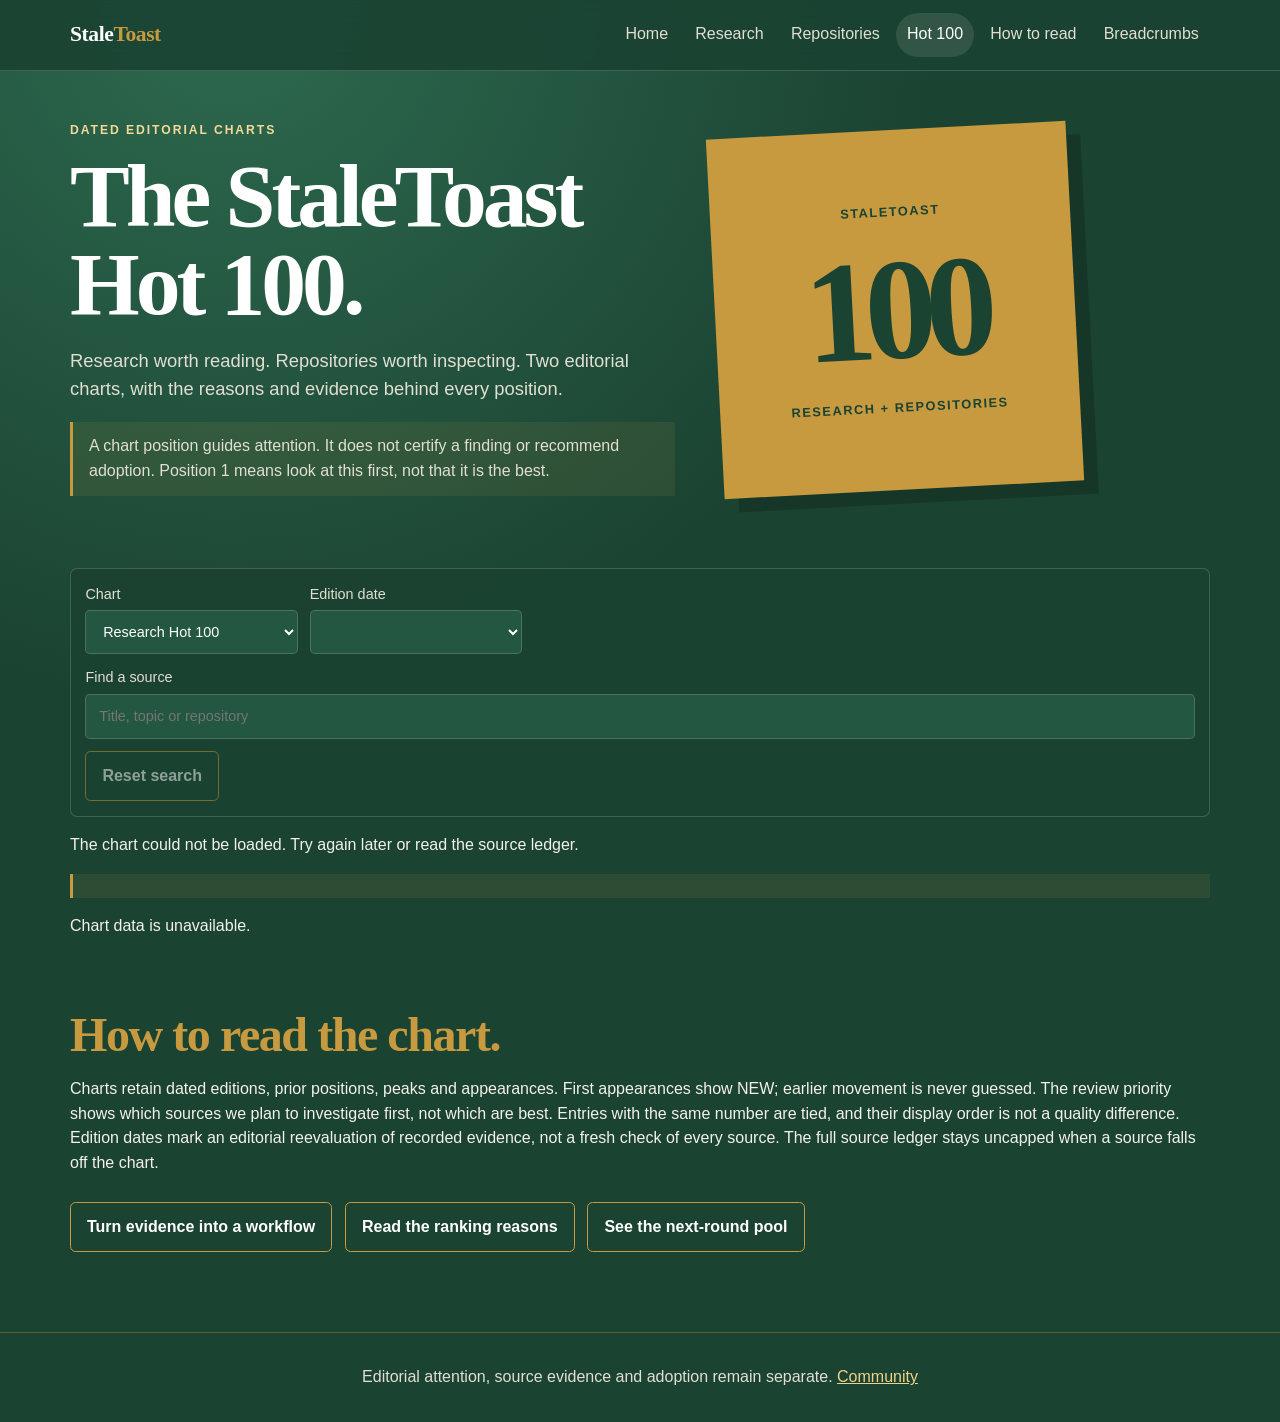
==== site/charts.html @ a381065f "feat: make research and repository catalogs easier to explore" ====
<!doctype html>
<html lang="en"><head><meta charset="utf-8"><meta name="viewport" content="width=device-width,initial-scale=1"><title>Hot 100 | StaleToast</title><meta name="description" content="Dated editorial charts of collaborative-intelligence research and repositories, ordered by review attention, with source evidence and movement. A chart position is not a quality rating."><link rel="stylesheet" href="app.css?v=20261103-1"><link rel="stylesheet" href="discovery.css?v=20261103-1"></head>
<body><a class="skip" href="#main">Skip to content</a><header><div class="nav"><a class="brand" href="index.html">Stale<span>Toast</span></a><nav aria-label="Primary"><a href="index.html">Home</a><a href="research.html">Research</a><a href="repositories.html">Repositories</a><a aria-current="page" href="charts.html">Hot 100</a><a href="methodology.html">How to read</a><a href="https://the-825.github.io/breadcrumbs/">Breadcrumbs</a></nav></div></header>
<main id="main"><section class="hero chart-hero"><div><p class="eyebrow">Dated editorial charts</p><h1>The StaleToast Hot 100.</h1><p class="lede">Research worth reading. Repositories worth inspecting. Two editorial charts, with the reasons and evidence behind every position.</p><p class="note">A chart position guides attention. It does not certify a finding or recommend adoption. Position 1 means look at this first, not that it is the best.</p></div><div class="chart-cover" aria-hidden="true"><span>STALETOAST</span><strong>100</strong><span>RESEARCH + REPOSITORIES</span></div></section>
<section class="section"><div class="catalog-controls" role="search" aria-label="Chart filters"><label for="chart-kind">Chart<select id="chart-kind"><option value="research">Research Hot 100</option><option value="repositories">Repository Hot 100</option></select></label><label for="edition">Edition date<select id="edition"></select></label><label class="search-row" for="chart-search">Find a source<input id="chart-search" type="search" placeholder="Title, topic or repository"></label><div class="control-actions"><button class="button secondary" id="chart-reset" type="button" disabled>Reset search</button></div></div><p id="chart-summary" role="status" aria-live="polite">Loading the latest chart.</p><p id="chart-boundary" class="note"></p><div id="chart-empty" class="empty-state" hidden><p>No chart entries match that search. Try fewer words.</p><button class="button" id="chart-empty-reset" type="button">Reset search</button></div><ol id="chart-list" class="chart-list"></ol><p id="chart-error" role="alert" hidden></p></section>
<section class="section"><h2>How to read the chart.</h2><p>Charts retain dated editions, prior positions, peaks and appearances. First appearances show NEW; earlier movement is never guessed. The review priority shows which sources we plan to investigate first, not which are best. Entries with the same number are tied, and their display order is not a quality difference. Edition dates mark an editorial reevaluation of recorded evidence, not a fresh check of every source. The full source ledger stays uncapped when a source falls off the chart.</p><div class="actions"><a class="button secondary" href="https://the-825.github.io/breadcrumbs/workflows.html">Turn evidence into a workflow</a><a class="button secondary" href="https://github.com/The-825/staletoast/blob/main/docs/staletoast-appraisal-priorities.md">Read the ranking reasons</a><a class="button secondary" href="https://github.com/The-825/staletoast/blob/main/docs/staletoast-next-round-pool.md">See the next-round pool</a></div></section></main><footer>Editorial attention, source evidence and adoption remain separate. <a href="https://github.com/The-825/staletoast/discussions">Community</a></footer><script src="topics.js?v=20261103-1"></script><script src="catalog-ui.js?v=20261103-1"></script><script src="charts.js?v=20261103-1"></script></body></html>
---- site/app.css ----
:root {
  color-scheme: dark;
  --ink: #f4f1e8;
  --muted: #e2ded3;
  --forest: #1b4332;
  --forest-mid: #245741;
  --jade: #2d6a4f;
  --jade-light: #3d7c5e;
  --gold: #c79a3f;
  --gold-deep: #b5832a;
  --gold-text: #f3d999;
  --cream: #f4f1e8;
  --line: rgba(244, 241, 232, .18);
  font-family: Arial, Helvetica, sans-serif;
}

* { box-sizing: border-box; }
html { scroll-behavior: smooth; }
body { margin: 0; color: var(--ink); background: radial-gradient(circle at 18% 0%, var(--jade) 0, var(--forest) 44rem); line-height: 1.55; }
.trail-bg { background-color: var(--forest); background-image: radial-gradient(circle at 15% 0%, rgba(45,106,79,.9), transparent 40rem), radial-gradient(circle at 85% 28%, rgba(199,154,63,.08) 1px, transparent 1.5px); background-size: auto, 28px 28px; }
a { color: #efd18a; }
a:hover { color: #fff; }
.skip { position: absolute; left: -999px; }
.skip:focus { left: 1rem; top: 1rem; z-index: 20; background: var(--gold); color: var(--forest); padding: .7rem 1rem; }
header { position: sticky; top: 0; z-index: 10; backdrop-filter: blur(16px); background: rgba(27, 67, 50, .92); border-bottom: 1px solid var(--line); }
.nav { max-width: 1180px; margin: auto; min-height: 68px; display: flex; align-items: center; justify-content: space-between; gap: 1rem; padding: .8rem 1.25rem; }
.brand { color: #fff; text-decoration: none; font-family: Georgia, "Times New Roman", serif; font-weight: 700; letter-spacing: -.02em; font-size: 1.35rem; }
.brand span { color: var(--gold); }
nav { display: flex; gap: .3rem; flex-wrap: wrap; }
nav a { color: var(--muted); text-decoration: none; padding: .45rem .7rem; border-radius: 999px; }
nav a[aria-current="page"], nav a:hover { color: #fff; background: rgba(255,255,255,.1); }
main { max-width: 1180px; margin: auto; padding: 2.4rem 1.25rem 5rem; }
body[data-catalog] main { max-width: min(96vw, 1720px); }
.hero { display: grid; grid-template-columns: 1.1fr .9fr; gap: 2.5rem; align-items: center; min-height: 70vh; }
.eyebrow { color: var(--gold-text); text-transform: uppercase; letter-spacing: .16em; font-size: .76rem; font-weight: 800; }
h1, h2, h3 { font-family: Georgia, "Times New Roman", serif; }
h1 { font-size: clamp(2.7rem, 7vw, 5.6rem); line-height: .98; letter-spacing: -.045em; margin: .4rem 0 1.2rem; max-width: 13ch; color: #fff; }
.trail-bg main > h1 { max-width: none; font-size: clamp(2.5rem, 5vw, 4.7rem); }
h2 { font-size: clamp(1.8rem, 4vw, 3rem); letter-spacing: -.03em; line-height: 1.05; margin: 0 0 1rem; color: var(--gold); }
h3 { margin: 0 0 .45rem; color: #fff; }
.lede { color: var(--muted); font-size: 1.15rem; max-width: 64ch; }
.actions { display: flex; flex-wrap: wrap; gap: .8rem; margin-top: 1.6rem; }
.button { display: inline-flex; padding: .75rem 1rem; border-radius: .35rem; text-decoration: none; font-weight: 750; background: var(--gold); color: var(--forest); border: 1px solid var(--gold); }
.button.secondary { background: transparent; color: #fff; border-color: var(--gold); }
.trail-map { position: relative; min-height: 430px; border: 1px solid rgba(199,154,63,.58); border-radius: .5rem; background: linear-gradient(145deg, rgba(61,124,94,.6), rgba(27,67,50,.92)); box-shadow: 0 18px 60px rgba(10,35,25,.3); overflow: hidden; }
.trail-map::before { content: ""; position: absolute; inset: 0; background-image: radial-gradient(circle, rgba(199,154,63,.55) 1.5px, transparent 1.5px); background-size: 32px 32px; opacity: .38; }
.node { position: absolute; z-index: 2; width: 116px; min-height: 72px; display: grid; place-items: center; text-align: center; padding: .6rem; border-radius: .4rem; border: 1px solid rgba(199,154,63,.58); background: var(--forest-mid); font-size: .82rem; font-weight: 750; box-shadow: 0 8px 24px rgba(0,0,0,.22); }
.node.core { width: 142px; min-height: 96px; left: 50%; top: 50%; transform: translate(-50%,-50%); background: var(--gold); color: var(--forest); font-family: Georgia, "Times New Roman", serif; font-size: 1.05rem; }
.node.one { left: 7%; top: 12%; }
.node.two { right: 7%; top: 12%; }
.node.three { left: 4%; bottom: 12%; }
.node.four { right: 4%; bottom: 12%; }
.trail-line { position: absolute; z-index: 1; left: 50%; top: 50%; width: 38%; height: 2px; transform-origin: left; background: linear-gradient(90deg, var(--gold), rgba(199,154,63,.06)); }
.line-one { transform: rotate(216deg); }
.line-two { transform: rotate(324deg); }
.line-three { transform: rotate(144deg); }
.line-four { transform: rotate(36deg); }
.section { padding: 3.5rem 0 0; }
.grid { display: grid; grid-template-columns: repeat(3, 1fr); gap: 1rem; }
.card, .detail { background: rgba(36,87,65,.9); border: 1px solid var(--line); border-radius: .45rem; padding: 1.2rem; }
.card p, .detail p { color: var(--muted); }
.stat { font-family: Georgia, "Times New Roman", serif; font-size: 2.5rem; font-weight: 700; color: var(--gold); letter-spacing: -.04em; }
.catalog-head { padding: 3.5rem 0 1.5rem; }
.catalog-head h1 { max-width: none; }
.catalog-head .lede { max-width: 82ch; }
.controls { position: sticky; top: 68px; z-index: 8; display: grid; grid-template-columns: 1fr repeat(4,minmax(130px,auto)); gap: .75rem; padding: .9rem; margin: 0 0 1rem; background: rgba(27,67,50,.97); border: 1px solid var(--line); border-radius: .45rem; }
input, select { width: 100%; min-height: 44px; border: 1px solid var(--line); border-radius: .3rem; padding: .65rem .8rem; background: var(--forest-mid); color: #fff; font: inherit; }
.summary { color: var(--muted); margin: .5rem 0 1rem; }
.table-wrap { overflow-x: auto; border: 1px solid var(--line); border-radius: .45rem; background: rgba(36,87,65,.74); }
table { width: 100%; min-width: 980px; border-collapse: collapse; }
body[data-catalog] table { min-width: 1380px; font-size: .86rem; }
body[data-catalog] th, body[data-catalog] td { padding: .75rem .7rem; }
th, td { padding: .9rem 1rem; text-align: left; vertical-align: top; border-bottom: 1px solid var(--line); }
th { position: static; background: var(--forest-mid); color: var(--gold-text); font-size: .78rem; letter-spacing: .05em; text-transform: uppercase; }
td { color: var(--muted); }
td strong { color: #fff; }
.rank { color: var(--gold); font-weight: 850; font-variant-numeric: tabular-nums; }
.pill { display: inline-block; white-space: nowrap; border: 1px solid rgba(199,154,63,.45); border-radius: 999px; padding: .16rem .48rem; margin: .08rem; font-size: .73rem; color: var(--ink); }
.note { border-left: 3px solid var(--gold); padding: .75rem 1rem; background: rgba(199,154,63,.1); color: var(--muted); }
.empty { display: none; padding: 2rem; text-align: center; color: var(--muted); }
.profile { display: grid; grid-template-columns: repeat(4,1fr); gap: .8rem; margin: 1.5rem 0; }
.meter { background: var(--forest); border: 1px solid var(--line); border-radius: .4rem; padding: .8rem; text-align: center; }
.meter strong { display: block; color: var(--gold); font-family: Georgia, "Times New Roman", serif; font-size: 1.4rem; }
.meter span { display: block; color: var(--muted); font-size: .78rem; margin-top: .15rem; }
.related { display: grid; grid-template-columns: repeat(2,1fr); gap: 1rem; }
.related a { display: block; margin: .45rem 0; }
.split-detail { display: grid; grid-template-columns: 1.15fr .85fr; gap: 2rem; align-items: start; }
.signal-panel { background: rgba(27,67,50,.72); border: 1px solid rgba(199,154,63,.35); border-radius: .4rem; padding: 1rem; }
.bar-row { display: grid; grid-template-columns: minmax(9rem,1fr) 2fr auto; align-items: center; gap: .7rem; margin: .8rem 0; font-size: .82rem; color: var(--muted); }
.bar-track { height: .55rem; overflow: hidden; border-radius: 999px; background: rgba(244,241,232,.12); }
.bar-track i { display: block; height: 100%; border-radius: inherit; background: var(--jade-light); }
.bar-track i.partial { background: var(--gold); }
.bar-track i.quiet { background: rgba(244,241,232,.32); }
.jarvis-hero { padding: 4.5rem 0 1rem; display: grid; grid-template-columns: .78fr 1.22fr; gap: 2.5rem; align-items: center; }
.system-map { display: grid; grid-template-columns: 1fr auto 1fr auto 1fr auto 1fr; gap: .65rem; align-items: center; min-height: 330px; padding: 1.4rem; border: 1px solid rgba(199,154,63,.58); border-radius: .5rem; background: linear-gradient(145deg, rgba(61,124,94,.58), rgba(27,67,50,.94)); box-shadow: 0 18px 60px rgba(10,35,25,.35); }
.map-stage { display: grid; gap: .25rem; padding: 1rem .8rem; text-align: center; border: 1px solid var(--line); border-radius: .4rem; background: var(--forest-mid); }
.map-stage small { color: var(--gold); text-transform: uppercase; letter-spacing: .08em; }
.map-stage span { color: var(--muted); font-size: .75rem; }
.map-stage.core { background: var(--gold); color: var(--forest); border-color: var(--gold); }
.map-stage.core small, .map-stage.core span { color: var(--forest); }
.map-stage.verify { border-color: rgba(199,154,63,.7); }
.map-stack { display: grid; gap: .45rem; }
.map-arrow { color: var(--gold); font-size: 1.35rem; }
.step { color: var(--gold); font: 700 2rem Georgia, "Times New Roman", serif; }
.capability-web { display: grid; grid-template-columns: repeat(3,1fr); gap: 1px; padding: 1px; background: rgba(199,154,63,.35); border: 1px solid rgba(199,154,63,.35); }
.capability-web article { min-height: 130px; display: grid; align-content: center; gap: .3rem; padding: 1.2rem; background: var(--forest-mid); }
.capability-web strong { color: var(--gold); font: 700 1.25rem Georgia, "Times New Roman", serif; }
.capability-web span { color: var(--muted); }
.method-grid { display: grid; grid-template-columns: repeat(2,1fr); gap: 1rem; }
.synthesis-grid { display: grid; grid-template-columns: repeat(2,minmax(0,1fr)); gap: 1rem; }
.synthesis-grid .card:last-child { grid-column: 1 / -1; }
.synthesis-grid .claim-links { margin-top: 1rem; }
.synthesis-lead { max-width: 900px; }
.claim-links { display: grid; gap: .45rem; }
.claim-link { display: grid; grid-template-columns: 4.5rem 1fr; gap: .5rem; align-items: baseline; padding: .55rem .7rem; border: 1px solid rgba(199,154,63,.35); border-radius: .35rem; text-decoration: none; }
.claim-link small { color: var(--gold); }
.claim-link strong { color: var(--ink); }
.claim-graph { position: relative; display: grid; grid-template-columns: repeat(4,minmax(0,1fr)); gap: 1rem; padding: 9rem 1rem 2rem; border: 1px solid rgba(199,154,63,.45); border-radius: .5rem; background: radial-gradient(circle at 50% 4rem, rgba(199,154,63,.15), transparent 18rem), rgba(27,67,50,.45); }
.claim-graph::before, .claim-graph::after { content: ""; position: absolute; left: 50%; top: 50%; z-index: 0; background: rgba(199,154,63,.35); transform: translate(-50%,-50%); }
.claim-graph::before { top: 7.5rem; width: 75%; height: 1px; }
.claim-graph::after { top: 6rem; width: 1px; height: 3rem; }
.claim-cluster { position: relative; z-index: 1; }
.claim-cluster h2 { font-size: 1.1rem; }
.claim-cluster > div { display: grid; gap: .5rem; }
.claim-node { display: grid; grid-template-columns: 4.5rem 1fr; gap: .55rem; width: 100%; padding: .65rem .75rem; text-align: left; color: var(--ink); background: var(--forest-mid); border: 1px solid var(--line); border-radius: .35rem; cursor: pointer; }
.claim-node small { color: var(--gold); }
.claim-node.selected, .claim-node:hover, .claim-node:focus-visible { border-color: var(--gold); background: var(--jade); }
.claim-core { position: absolute; left: 50%; top: 1rem; z-index: 2; transform: translateX(-50%); width: 145px; min-height: 105px; display: grid; place-content: center; text-align: center; color: var(--forest); background: var(--gold); border-radius: 50%; font: 700 1.1rem Georgia, "Times New Roman", serif; box-shadow: 0 8px 30px rgba(0,0,0,.3); }
.claim-core span { font: .7rem Arial, sans-serif; }
.claim-inspector { margin-top: 1rem; }
.claim-inspector dl { display: grid; grid-template-columns: 11rem 1fr; gap: .55rem 1rem; }
.claim-inspector dt { color: var(--gold); font-weight: 700; }
.claim-inspector dd { margin: 0; color: var(--muted); }
footer { border-top: 1px solid rgba(199,154,63,.35); color: var(--muted); padding: 2rem 1.25rem; text-align: center; }

@media (max-width: 820px) {
  .hero { grid-template-columns: 1fr; padding-top: 2rem; }
  .grid, .related, .profile, .split-detail, .jarvis-hero, .capability-web, .method-grid, .synthesis-grid { grid-template-columns: 1fr; }
  .synthesis-grid .card:last-child { grid-column: auto; }
  .claim-graph { grid-template-columns: repeat(2,minmax(0,1fr)); }
  .system-map { grid-template-columns: 1fr; }
  .map-arrow { transform: rotate(90deg); text-align: center; }
  .controls { grid-template-columns: 1fr; position: static; }
  th { top: 0; }
  nav { font-size: .86rem; }
}

@media (max-width: 560px) {
  .claim-graph { grid-template-columns: 1fr; gap: 1.5rem; padding: 1rem; }
  .claim-graph::before, .claim-graph::after, .claim-core { display: none; }
  .claim-inspector dl { grid-template-columns: 1fr; }
}

/* Visitor UX: focus, touch targets, catalog controls, record cards, pagination */
[hidden] { display: none !important; }
a:focus-visible, button:focus-visible, input:focus-visible, select:focus-visible, textarea:focus-visible, summary:focus-visible, [tabindex]:focus-visible { outline: 3px solid #f6dc9a; outline-offset: 2px; }
nav a { display: inline-flex; align-items: center; min-height: 44px; }
.button { align-items: center; justify-content: center; min-height: 44px; font: inherit; font-weight: 750; cursor: pointer; }
.button:disabled { opacity: .5; cursor: not-allowed; }
.pill { font-size: .8rem; }
.hero.compact { min-height: 0; grid-template-columns: 1fr; padding: 1rem 0 0; }
.hero.compact h1 { max-width: 18ch; }
.hero.chart-hero { min-height: 0; }
.plain-list { padding-left: 1.2rem; color: var(--muted); }
.plain-list li { margin: .6rem 0; }
.edition-note, .filter-summary { color: var(--muted); }
.back-link { margin: 0 0 1rem; }
.catalog-controls { display: grid; grid-template-columns: repeat(auto-fit, minmax(min(100%, 200px), 1fr)); gap: .75rem; align-items: end; padding: .9rem; margin: 0 0 1rem; background: rgba(27,67,50,.97); border: 1px solid var(--line); border-radius: .45rem; }
.catalog-controls label { display: grid; gap: .3rem; min-width: 0; color: var(--muted); font-size: .9rem; }
.catalog-controls .search-row { grid-column: 1 / -1; }
.catalog-controls input, .catalog-controls select { min-width: 0; max-width: 100%; text-overflow: ellipsis; }
.control-actions { grid-column: 1 / -1; display: flex; flex-wrap: wrap; gap: .75rem; }
.filter-summary { margin: .25rem 0 1rem; }
.record-cards { display: grid; grid-template-columns: repeat(auto-fill, minmax(min(100%, 340px), 1fr)); gap: 1rem; }
.record-card { display: flex; flex-direction: column; gap: .5rem; min-width: 0; padding: 1.1rem; background: rgba(36,87,65,.9); border: 1px solid var(--line); border-radius: .45rem; }
.record-card h3 { margin: 0; font-size: 1.15rem; overflow-wrap: anywhere; }
.record-card p { margin: 0; color: var(--muted); }
.record-card .badges { display: flex; flex-wrap: wrap; gap: .25rem; }
.record-card .finding { display: -webkit-box; -webkit-line-clamp: 4; -webkit-box-orient: vertical; overflow: hidden; }
.facts { display: grid; gap: .5rem; margin: 0; }
.facts dt { color: var(--gold-text); font-size: .8rem; font-weight: 700; text-transform: uppercase; letter-spacing: .06em; }
.facts dd { margin: 0; color: var(--ink); }
.facts small { display: block; color: var(--muted); font-size: .85rem; }
.topics-label { color: var(--gold-text); font-size: .8rem; font-weight: 700; text-transform: uppercase; }
.card-actions { display: flex; flex-wrap: wrap; align-items: center; gap: .75rem; margin-top: auto !important; }
.empty-state { padding: 1.5rem; border: 1px dashed rgba(199,154,63,.6); border-radius: .45rem; background: rgba(199,154,63,.08); }
.empty-state p { margin: 0 0 1rem; color: var(--ink); }
.pager { display: flex; flex-wrap: wrap; align-items: center; justify-content: center; gap: 1rem; margin: 1.5rem 0; }
#results:focus { outline: none; }
details.reference { margin: 1rem 0 0; padding: .4rem .9rem; border: 1px solid var(--line); border-radius: .35rem; background: rgba(27,67,50,.6); }
details.reference summary { min-height: 44px; display: flex; align-items: center; cursor: pointer; color: var(--gold-text); font-weight: 700; }
details.reference p, details.reference li { color: var(--muted); overflow-wrap: anywhere; }
@media (max-width: 820px) {
  .hero { min-height: 0; gap: 1.25rem; }
  .catalog-controls { grid-template-columns: minmax(0, 1fr); }
  .control-actions .button { flex: 1 1 100%; }
  header { position: static; }
  .nav { flex-direction: column; align-items: flex-start; }
}

@media (prefers-reduced-motion: reduce) { html { scroll-behavior: auto; } }
---- site/discovery.css ----
.chart-hero { align-items: center; }
.chart-cover { display: grid; justify-items: center; align-content: center; gap: 1rem; aspect-ratio: 1; max-width: 360px; padding: 2rem; color: var(--forest); background: var(--gold); transform: rotate(-3deg); box-shadow: 14px 14px 0 rgba(0,0,0,.2); }
.chart-cover strong { font: 900 clamp(5rem,12vw,9rem)/1 Georgia,serif; letter-spacing: -.08em; }
.chart-cover span { font-size: .8rem; font-weight: 800; letter-spacing: .12em; text-align: center; }
.chart-list { list-style: none; padding: 0; }
.chart-list > li { display: grid; grid-template-columns: 4rem minmax(0,1fr) 9rem; gap: 1.2rem; align-items: start; padding: 1.3rem 0; border-top: 1px solid rgba(199,154,63,.35); }
.chart-position { font: 700 2.5rem/1 Georgia,serif; color: var(--gold); }
.chart-list h2 { margin: 0 0 .5rem; font-size: 1.25rem; }
.chart-list p { margin: .35rem 0; }
.chart-list aside { display: grid; gap: .35rem; font-size: .85rem; text-align: right; }
.evidence-badge { display: inline-block; padding: .2rem .5rem; border: 1px solid rgba(199,154,63,.6); border-radius: 2px; margin: 0 .4rem .4rem 0; font-size: .8rem; }
.movement { color: var(--gold); font-weight: 700; }
.workflow-card { display: flex; flex-direction: column; align-items: start; }
.workflow-card .button { margin-top: auto; }
.workflow-article { max-width: 900px; margin: 3rem auto; padding: 2rem; border: 1px solid rgba(199,154,63,.5); scroll-margin-top: 1rem; }
.workflow-article h2 { font-size: 2rem; }
.workflow-article h3 { margin-top: 1.8rem; }
.workflow-article li { margin: .65rem 0; }
.workflow-example { padding: 1rem; border-left: 3px solid var(--gold); background: rgba(199,154,63,.08); }
.prompt-text { width: 100%; min-height: 24rem; padding: 1rem; font: .95rem/1.5 monospace; color: var(--cream, #f4f1e8); background: var(--forest); border: 1px solid rgba(199,154,63,.5); resize: vertical; }
@media(max-width:700px) { .chart-cover { display:none; } .chart-list > li { grid-template-columns: 2.5rem minmax(0,1fr); gap: .8rem; } .chart-list aside { grid-column: 2; text-align:left; display:flex; flex-wrap:wrap; gap:1rem; } .chart-position { font-size:2rem; } .workflow-article { padding:1rem; } }
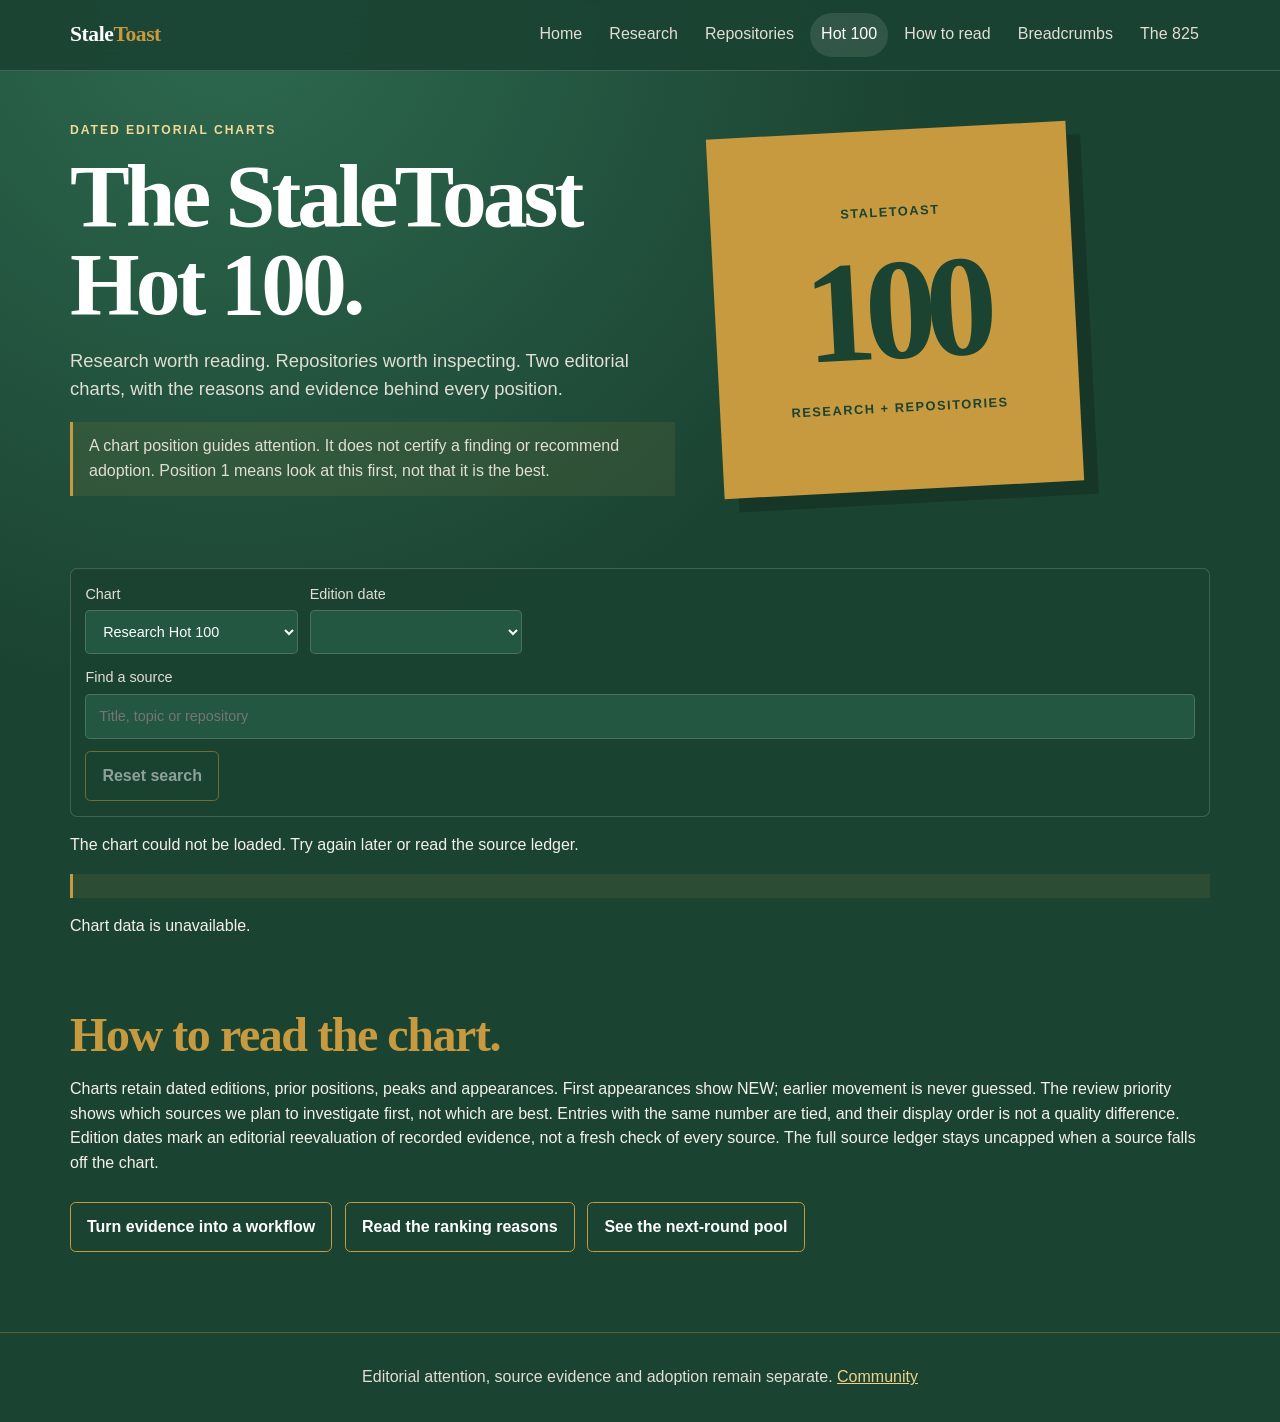
==== commit 574d1426: "fix: connect StaleToast navigation to The 825" ====
--- a/site/charts.html
+++ b/site/charts.html
@@ -1,6 +1,6 @@
 <!doctype html>
-<html lang="en"><head><meta charset="utf-8"><meta name="viewport" content="width=device-width,initial-scale=1"><title>Hot 100 | StaleToast</title><meta name="description" content="Dated editorial charts of collaborative-intelligence research and repositories, ordered by review attention, with source evidence and movement. A chart position is not a quality rating."><link rel="stylesheet" href="app.css?v=20261103-1"><link rel="stylesheet" href="discovery.css?v=20261103-1"></head>
-<body><a class="skip" href="#main">Skip to content</a><header><div class="nav"><a class="brand" href="index.html">Stale<span>Toast</span></a><nav aria-label="Primary"><a href="index.html">Home</a><a href="research.html">Research</a><a href="repositories.html">Repositories</a><a aria-current="page" href="charts.html">Hot 100</a><a href="methodology.html">How to read</a><a href="https://the-825.github.io/breadcrumbs/">Breadcrumbs</a></nav></div></header>
+<html lang="en"><head><meta charset="utf-8"><meta name="viewport" content="width=device-width,initial-scale=1"><title>Hot 100 | StaleToast</title><meta name="description" content="Dated editorial charts of collaborative-intelligence research and repositories, ordered by review attention, with source evidence and movement. A chart position is not a quality rating."><link rel="stylesheet" href="app.css?v=20261103-2"><link rel="stylesheet" href="discovery.css?v=20261103-2"></head>
+<body><a class="skip" href="#main">Skip to content</a><header><div class="nav"><a class="brand" href="index.html">Stale<span>Toast</span></a><nav aria-label="Primary"><a href="index.html">Home</a><a href="research.html">Research</a><a href="repositories.html">Repositories</a><a aria-current="page" href="charts.html">Hot 100</a><a href="methodology.html">How to read</a><a href="https://the-825.github.io/breadcrumbs/">Breadcrumbs</a><a href="https://the825.co/">The 825</a></nav></div></header>
 <main id="main"><section class="hero chart-hero"><div><p class="eyebrow">Dated editorial charts</p><h1>The StaleToast Hot 100.</h1><p class="lede">Research worth reading. Repositories worth inspecting. Two editorial charts, with the reasons and evidence behind every position.</p><p class="note">A chart position guides attention. It does not certify a finding or recommend adoption. Position 1 means look at this first, not that it is the best.</p></div><div class="chart-cover" aria-hidden="true"><span>STALETOAST</span><strong>100</strong><span>RESEARCH + REPOSITORIES</span></div></section>
 <section class="section"><div class="catalog-controls" role="search" aria-label="Chart filters"><label for="chart-kind">Chart<select id="chart-kind"><option value="research">Research Hot 100</option><option value="repositories">Repository Hot 100</option></select></label><label for="edition">Edition date<select id="edition"></select></label><label class="search-row" for="chart-search">Find a source<input id="chart-search" type="search" placeholder="Title, topic or repository"></label><div class="control-actions"><button class="button secondary" id="chart-reset" type="button" disabled>Reset search</button></div></div><p id="chart-summary" role="status" aria-live="polite">Loading the latest chart.</p><p id="chart-boundary" class="note"></p><div id="chart-empty" class="empty-state" hidden><p>No chart entries match that search. Try fewer words.</p><button class="button" id="chart-empty-reset" type="button">Reset search</button></div><ol id="chart-list" class="chart-list"></ol><p id="chart-error" role="alert" hidden></p></section>
-<section class="section"><h2>How to read the chart.</h2><p>Charts retain dated editions, prior positions, peaks and appearances. First appearances show NEW; earlier movement is never guessed. The review priority shows which sources we plan to investigate first, not which are best. Entries with the same number are tied, and their display order is not a quality difference. Edition dates mark an editorial reevaluation of recorded evidence, not a fresh check of every source. The full source ledger stays uncapped when a source falls off the chart.</p><div class="actions"><a class="button secondary" href="https://the-825.github.io/breadcrumbs/workflows.html">Turn evidence into a workflow</a><a class="button secondary" href="https://github.com/The-825/staletoast/blob/main/docs/staletoast-appraisal-priorities.md">Read the ranking reasons</a><a class="button secondary" href="https://github.com/The-825/staletoast/blob/main/docs/staletoast-next-round-pool.md">See the next-round pool</a></div></section></main><footer>Editorial attention, source evidence and adoption remain separate. <a href="https://github.com/The-825/staletoast/discussions">Community</a></footer><script src="topics.js?v=20261103-1"></script><script src="catalog-ui.js?v=20261103-1"></script><script src="charts.js?v=20261103-1"></script></body></html>
+<section class="section"><h2>How to read the chart.</h2><p>Charts retain dated editions, prior positions, peaks and appearances. First appearances show NEW; earlier movement is never guessed. The review priority shows which sources we plan to investigate first, not which are best. Entries with the same number are tied, and their display order is not a quality difference. Edition dates mark an editorial reevaluation of recorded evidence, not a fresh check of every source. The full source ledger stays uncapped when a source falls off the chart.</p><div class="actions"><a class="button secondary" href="https://the-825.github.io/breadcrumbs/workflows.html">Turn evidence into a workflow</a><a class="button secondary" href="https://github.com/The-825/staletoast/blob/main/docs/staletoast-appraisal-priorities.md">Read the ranking reasons</a><a class="button secondary" href="https://github.com/The-825/staletoast/blob/main/docs/staletoast-next-round-pool.md">See the next-round pool</a></div></section></main><footer>Editorial attention, source evidence and adoption remain separate. <a href="https://github.com/The-825/staletoast/discussions">Community</a></footer><script src="topics.js?v=20261103-2"></script><script src="catalog-ui.js?v=20261103-2"></script><script src="charts.js?v=20261103-2"></script></body></html>
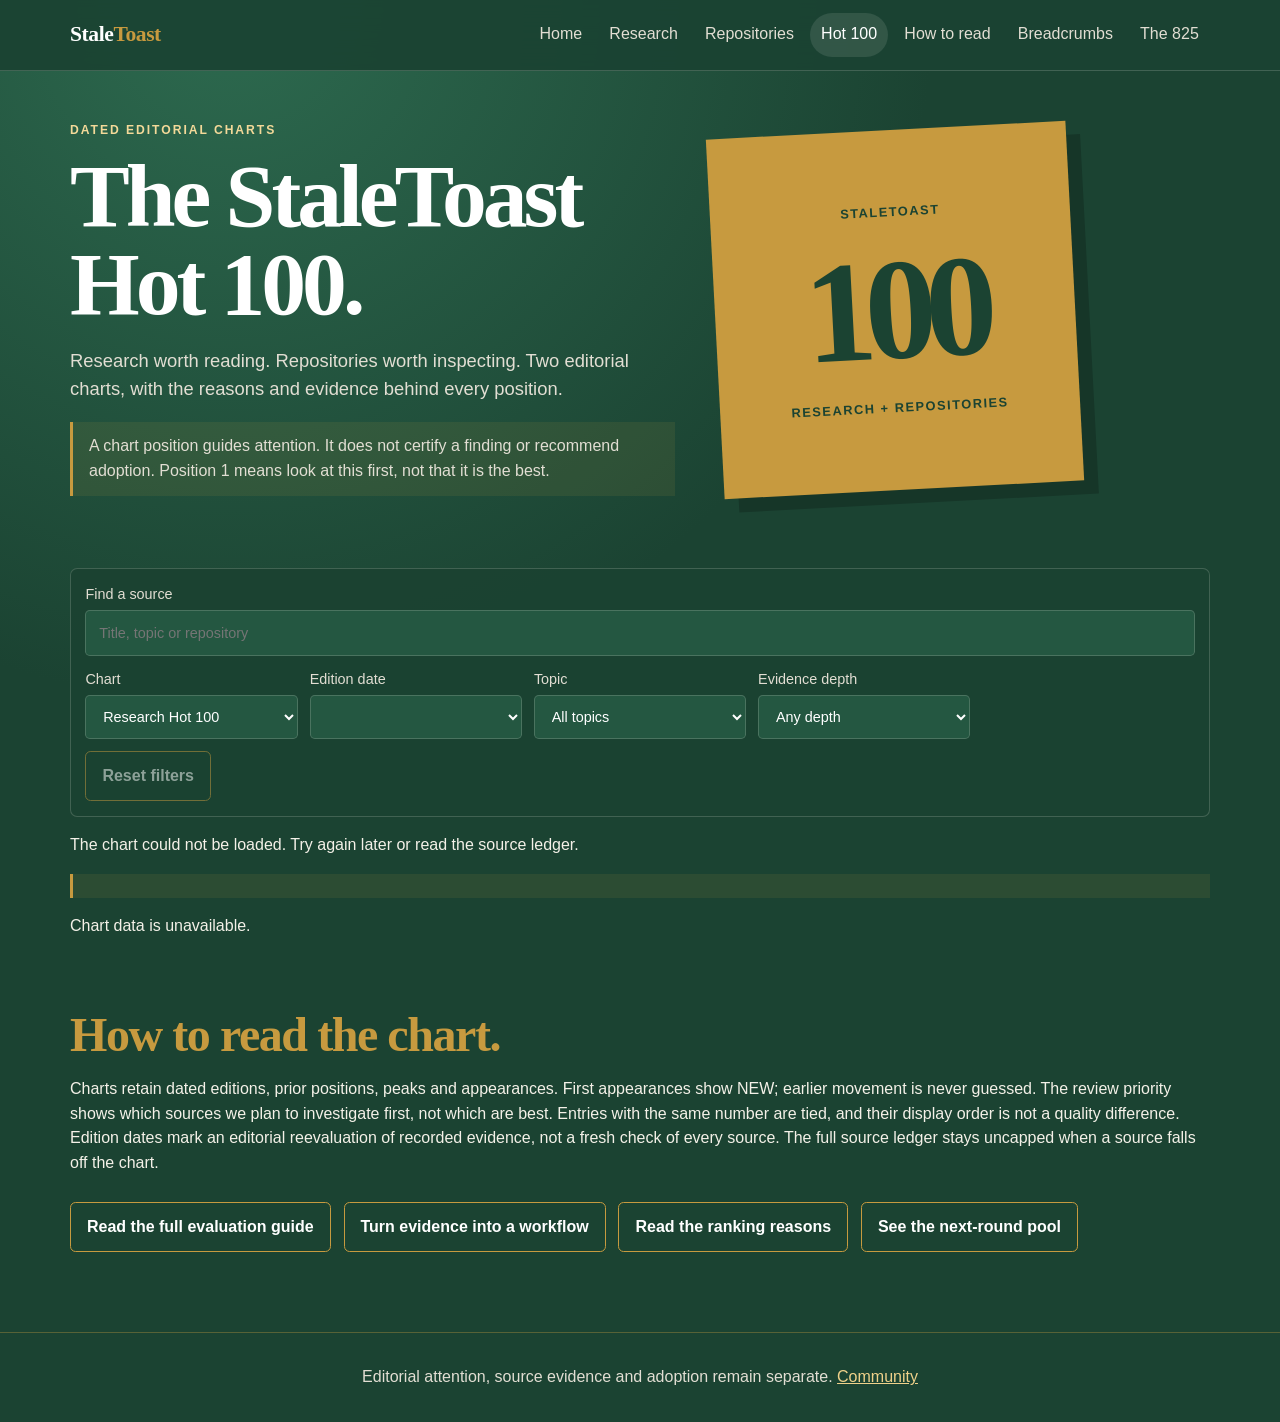
==== commit d5960f33: "Improve UX/UI, 7-dimension evaluation rubric, and offline intake pipeline" ====
--- a/site/charts.html
+++ b/site/charts.html
@@ -1,6 +1,6 @@
 <!doctype html>
-<html lang="en"><head><meta charset="utf-8"><meta name="viewport" content="width=device-width,initial-scale=1"><title>Hot 100 | StaleToast</title><meta name="description" content="Dated editorial charts of collaborative-intelligence research and repositories, ordered by review attention, with source evidence and movement. A chart position is not a quality rating."><link rel="stylesheet" href="app.css?v=20261103-2"><link rel="stylesheet" href="discovery.css?v=20261103-2"></head>
+<html lang="en"><head><meta charset="utf-8"><meta name="viewport" content="width=device-width,initial-scale=1"><title>Hot 100 | StaleToast</title><meta name="description" content="Dated editorial charts of collaborative-intelligence research and repositories, ordered by review attention, with source evidence and movement. A chart position is not a quality rating."><link rel="stylesheet" href="app.css?v=20261128-1"><link rel="stylesheet" href="discovery.css?v=20261128-1"></head>
 <body><a class="skip" href="#main">Skip to content</a><header><div class="nav"><a class="brand" href="index.html">Stale<span>Toast</span></a><nav aria-label="Primary"><a href="index.html">Home</a><a href="research.html">Research</a><a href="repositories.html">Repositories</a><a aria-current="page" href="charts.html">Hot 100</a><a href="methodology.html">How to read</a><a href="https://the-825.github.io/breadcrumbs/">Breadcrumbs</a><a href="https://the825.co/">The 825</a></nav></div></header>
 <main id="main"><section class="hero chart-hero"><div><p class="eyebrow">Dated editorial charts</p><h1>The StaleToast Hot 100.</h1><p class="lede">Research worth reading. Repositories worth inspecting. Two editorial charts, with the reasons and evidence behind every position.</p><p class="note">A chart position guides attention. It does not certify a finding or recommend adoption. Position 1 means look at this first, not that it is the best.</p></div><div class="chart-cover" aria-hidden="true"><span>STALETOAST</span><strong>100</strong><span>RESEARCH + REPOSITORIES</span></div></section>
-<section class="section"><div class="catalog-controls" role="search" aria-label="Chart filters"><label for="chart-kind">Chart<select id="chart-kind"><option value="research">Research Hot 100</option><option value="repositories">Repository Hot 100</option></select></label><label for="edition">Edition date<select id="edition"></select></label><label class="search-row" for="chart-search">Find a source<input id="chart-search" type="search" placeholder="Title, topic or repository"></label><div class="control-actions"><button class="button secondary" id="chart-reset" type="button" disabled>Reset search</button></div></div><p id="chart-summary" role="status" aria-live="polite">Loading the latest chart.</p><p id="chart-boundary" class="note"></p><div id="chart-empty" class="empty-state" hidden><p>No chart entries match that search. Try fewer words.</p><button class="button" id="chart-empty-reset" type="button">Reset search</button></div><ol id="chart-list" class="chart-list"></ol><p id="chart-error" role="alert" hidden></p></section>
-<section class="section"><h2>How to read the chart.</h2><p>Charts retain dated editions, prior positions, peaks and appearances. First appearances show NEW; earlier movement is never guessed. The review priority shows which sources we plan to investigate first, not which are best. Entries with the same number are tied, and their display order is not a quality difference. Edition dates mark an editorial reevaluation of recorded evidence, not a fresh check of every source. The full source ledger stays uncapped when a source falls off the chart.</p><div class="actions"><a class="button secondary" href="https://the-825.github.io/breadcrumbs/workflows.html">Turn evidence into a workflow</a><a class="button secondary" href="https://github.com/The-825/staletoast/blob/main/docs/staletoast-appraisal-priorities.md">Read the ranking reasons</a><a class="button secondary" href="https://github.com/The-825/staletoast/blob/main/docs/staletoast-next-round-pool.md">See the next-round pool</a></div></section></main><footer>Editorial attention, source evidence and adoption remain separate. <a href="https://github.com/The-825/staletoast/discussions">Community</a></footer><script src="topics.js?v=20261103-2"></script><script src="catalog-ui.js?v=20261103-2"></script><script src="charts.js?v=20261103-2"></script></body></html>
+<section class="section"><div class="catalog-controls" role="search" aria-label="Chart filters"><label class="search-row" for="chart-search">Find a source<input id="chart-search" type="search" placeholder="Title, topic or repository"></label><label for="chart-kind">Chart<select id="chart-kind"><option value="research">Research Hot 100</option><option value="repositories">Repository Hot 100</option></select></label><label for="edition">Edition date<select id="edition"></select></label><label for="chart-claim">Topic<select id="chart-claim"><option value="">All topics</option></select></label><label for="chart-depth">Evidence depth<select id="chart-depth"><option value="">Any depth</option></select></label><div class="control-actions"><button class="button secondary" id="chart-reset" type="button" disabled>Reset filters</button></div></div><p><a id="current-collection" href="research.html" hidden></a></p><p id="chart-summary" role="status" aria-live="polite">Loading the latest chart.</p><p id="chart-boundary" class="note"></p><div id="chart-empty" class="empty-state" hidden><p>No chart entries match those filters. Try fewer words or clear a filter.</p><button class="button" id="chart-empty-reset" type="button">Reset filters</button></div><ol id="chart-list" class="chart-list"></ol><p id="chart-error" role="alert" hidden></p></section>
+<section class="section"><h2>How to read the chart.</h2><p>Charts retain dated editions, prior positions, peaks and appearances. First appearances show NEW; earlier movement is never guessed. The review priority shows which sources we plan to investigate first, not which are best. Entries with the same number are tied, and their display order is not a quality difference. Edition dates mark an editorial reevaluation of recorded evidence, not a fresh check of every source. The full source ledger stays uncapped when a source falls off the chart.</p><div class="actions"><a class="button secondary" href="methodology.html">Read the full evaluation guide</a><a class="button secondary" href="https://the-825.github.io/breadcrumbs/workflows.html">Turn evidence into a workflow</a><a class="button secondary" href="https://github.com/The-825/staletoast/blob/main/docs/staletoast-appraisal-priorities.md">Read the ranking reasons</a><a class="button secondary" href="https://github.com/The-825/staletoast/blob/main/docs/staletoast-next-round-pool.md">See the next-round pool</a></div></section></main><footer>Editorial attention, source evidence and adoption remain separate. <a href="https://github.com/The-825/staletoast/discussions">Community</a></footer><script src="topics.js?v=20261128-1"></script><script src="catalog-ui.js?v=20261128-1"></script><script src="charts.js?v=20261128-1"></script></body></html>
--- a/site/app.css
+++ b/site/app.css
@@ -113,6 +113,7 @@
 .synthesis-lead { max-width: 900px; }
 .claim-links { display: grid; gap: .45rem; }
 .claim-link { display: grid; grid-template-columns: 4.5rem 1fr; gap: .5rem; align-items: baseline; padding: .55rem .7rem; border: 1px solid rgba(199,154,63,.35); border-radius: .35rem; text-decoration: none; }
+.claim-link > :only-child { grid-column: 1 / -1; }
 .claim-link small { color: var(--gold); }
 .claim-link strong { color: var(--ink); }
 .claim-graph { position: relative; display: grid; grid-template-columns: repeat(4,minmax(0,1fr)); gap: 1rem; padding: 9rem 1rem 2rem; border: 1px solid rgba(199,154,63,.45); border-radius: .5rem; background: radial-gradient(circle at 50% 4rem, rgba(199,154,63,.15), transparent 18rem), rgba(27,67,50,.45); }
@@ -199,3 +200,33 @@
 }
 
 @media (prefers-reduced-motion: reduce) { html { scroll-behavior: auto; } }
+
+.clip { margin: 1.5rem 0 0; max-width: 960px; }
+.clip video { display: block; width: 100%; height: auto; border-radius: 12px; border: 1px solid var(--line); background: var(--forest); }
+.clip figcaption { color: var(--muted); font-size: .9rem; margin-top: .5rem; }
+.claim-actions { margin: 1rem 0 1.25rem; }
+.pill.depth { background: rgba(45, 106, 79, .55); }
+.unscreened-pill { border-style: dashed; border-color: rgba(243, 217, 153, .75); background: rgba(199, 154, 63, .14); color: var(--gold-text); }
+.scope-component-list { margin: 0 0 .45rem; }
+.scope-note { display: block; color: var(--muted); font-size: .85rem; }
+.reading-paths-stack { display: grid; gap: 1.5rem; margin-top: 1.25rem; }
+#reading-paths .section { padding: 1.5rem 0 0; }
+.hot-pill { background: rgba(199, 154, 63, .22); border-color: var(--gold); color: var(--gold-text); text-decoration: none; font-weight: 700; }
+.hot-pill:hover { background: var(--gold); color: var(--forest); }
+.filter-chips { display: flex; flex-wrap: wrap; gap: .5rem; margin: -.4rem 0 1rem; }
+.filter-chip { display: inline-flex; align-items: center; gap: .4rem; min-height: 36px; padding: .3rem .7rem; border: 1px solid var(--gold); border-radius: 999px; background: rgba(199, 154, 63, .16); color: var(--ink); font: inherit; font-size: .84rem; cursor: pointer; }
+.filter-chip:hover { background: var(--gold); color: var(--forest); }
+.mechanism-matrix { list-style: none; padding: 0; margin: 1rem 0 0; display: grid; grid-template-columns: repeat(auto-fill, minmax(min(100%, 240px), 1fr)); gap: .65rem; }
+.mechanism-cell { display: flex; align-items: center; justify-content: space-between; gap: .6rem; padding: .6rem .8rem; border: 1px solid var(--line); border-radius: .38rem; background: rgba(27, 67, 50, .65); }
+.mechanism-cell strong { font-size: .88rem; color: var(--ink); }
+.mechanism-cell.mech-v { border-color: rgba(243, 217, 153, .65); background: rgba(61, 124, 94, .55); }
+.mechanism-cell.mech-v .pill { background: var(--gold); color: var(--forest); border-color: var(--gold); font-weight: 700; }
+.mechanism-cell.mech-p { border-color: rgba(199, 154, 63, .55); background: rgba(199, 154, 63, .14); }
+.mechanism-cell.mech-p .pill { color: var(--gold-text); }
+.mechanism-cell.mech-o, .mechanism-cell.mech-u { opacity: .88; }
+.rubric-grid { list-style: none; padding: 0; margin: 1.1rem 0 0; display: grid; gap: .75rem; }
+.rubric-row { padding: .85rem 1rem; border: 1px solid var(--line); border-radius: .4rem; background: rgba(27, 67, 50, .62); }
+.rubric-row.is-unassessed { border-style: dashed; opacity: .86; }
+.rubric-row-head { display: flex; flex-wrap: wrap; align-items: center; justify-content: space-between; gap: .5rem; margin-bottom: .35rem; }
+.rubric-basis { margin: 0 !important; font-size: .92rem; }
+details.legend { margin: 0 0 1rem; }
--- a/site/discovery.css
+++ b/site/discovery.css
@@ -3,13 +3,18 @@
 .chart-cover strong { font: 900 clamp(5rem,12vw,9rem)/1 Georgia,serif; letter-spacing: -.08em; }
 .chart-cover span { font-size: .8rem; font-weight: 800; letter-spacing: .12em; text-align: center; }
 .chart-list { list-style: none; padding: 0; }
-.chart-list > li { display: grid; grid-template-columns: 4rem minmax(0,1fr) 9rem; gap: 1.2rem; align-items: start; padding: 1.3rem 0; border-top: 1px solid rgba(199,154,63,.35); }
-.chart-position { font: 700 2.5rem/1 Georgia,serif; color: var(--gold); }
-.chart-list h2 { margin: 0 0 .5rem; font-size: 1.25rem; }
+.chart-list > li { display: grid; grid-template-columns: 4rem minmax(0,1fr) 9.5rem; gap: 1.2rem; align-items: start; padding: 1.3rem 0; border-top: 1px solid rgba(199,154,63,.35); }
+.chart-position { font: 700 2.5rem/1 Georgia,serif; color: var(--gold); font-variant-numeric: tabular-nums; }
+.chart-list h2 { margin: 0 0 .45rem; font-size: 1.25rem; }
 .chart-list p { margin: .35rem 0; }
-.chart-list aside { display: grid; gap: .35rem; font-size: .85rem; text-align: right; }
-.evidence-badge { display: inline-block; padding: .2rem .5rem; border: 1px solid rgba(199,154,63,.6); border-radius: 2px; margin: 0 .4rem .4rem 0; font-size: .8rem; }
-.movement { color: var(--gold); font-weight: 700; }
+.chart-focus { color: var(--ink); }
+.chart-priority { color: var(--muted); font-size: .88rem; margin: .45rem 0 .65rem !important; }
+.chart-list aside { display: grid; gap: .3rem; padding: .65rem .75rem; background: rgba(27,67,50,.62); border: 1px solid var(--line); border-radius: .38rem; font-size: .83rem; text-align: right; color: var(--muted); }
+.evidence-badge { display: inline-block; padding: .18rem .55rem; border: 1px solid rgba(199,154,63,.6); border-radius: 999px; background: rgba(45,106,79,.48); margin: 0 .35rem .35rem 0; font-size: .78rem; color: var(--ink); }
+.movement { display: inline-block; justify-self: end; padding: .14rem .5rem; border-radius: 999px; border: 1px solid rgba(199,154,63,.45); color: var(--gold-text); font-weight: 800; font-size: .76rem; letter-spacing: .04em; }
+.movement.is-new { background: var(--gold); color: var(--forest); border-color: var(--gold); }
+.movement.is-up { background: rgba(61,124,94,.75); color: #fff; border-color: rgba(243,217,153,.65); }
+.movement.is-down { background: rgba(199,154,63,.16); color: var(--gold-text); }
 .workflow-card { display: flex; flex-direction: column; align-items: start; }
 .workflow-card .button { margin-top: auto; }
 .workflow-article { max-width: 900px; margin: 3rem auto; padding: 2rem; border: 1px solid rgba(199,154,63,.5); scroll-margin-top: 1rem; }
@@ -18,4 +23,4 @@
 .workflow-article li { margin: .65rem 0; }
 .workflow-example { padding: 1rem; border-left: 3px solid var(--gold); background: rgba(199,154,63,.08); }
 .prompt-text { width: 100%; min-height: 24rem; padding: 1rem; font: .95rem/1.5 monospace; color: var(--cream, #f4f1e8); background: var(--forest); border: 1px solid rgba(199,154,63,.5); resize: vertical; }
-@media(max-width:700px) { .chart-cover { display:none; } .chart-list > li { grid-template-columns: 2.5rem minmax(0,1fr); gap: .8rem; } .chart-list aside { grid-column: 2; text-align:left; display:flex; flex-wrap:wrap; gap:1rem; } .chart-position { font-size:2rem; } .workflow-article { padding:1rem; } }
+@media(max-width:700px) { .chart-cover { display:none; } .chart-list > li { grid-template-columns: 2.5rem minmax(0,1fr); gap: .8rem; } .chart-list aside { grid-column: 2; text-align:left; display:flex; flex-wrap:wrap; align-items:center; gap:.75rem; } .movement { justify-self: start; } .chart-position { font-size:2rem; } .workflow-article { padding:1rem; } }
